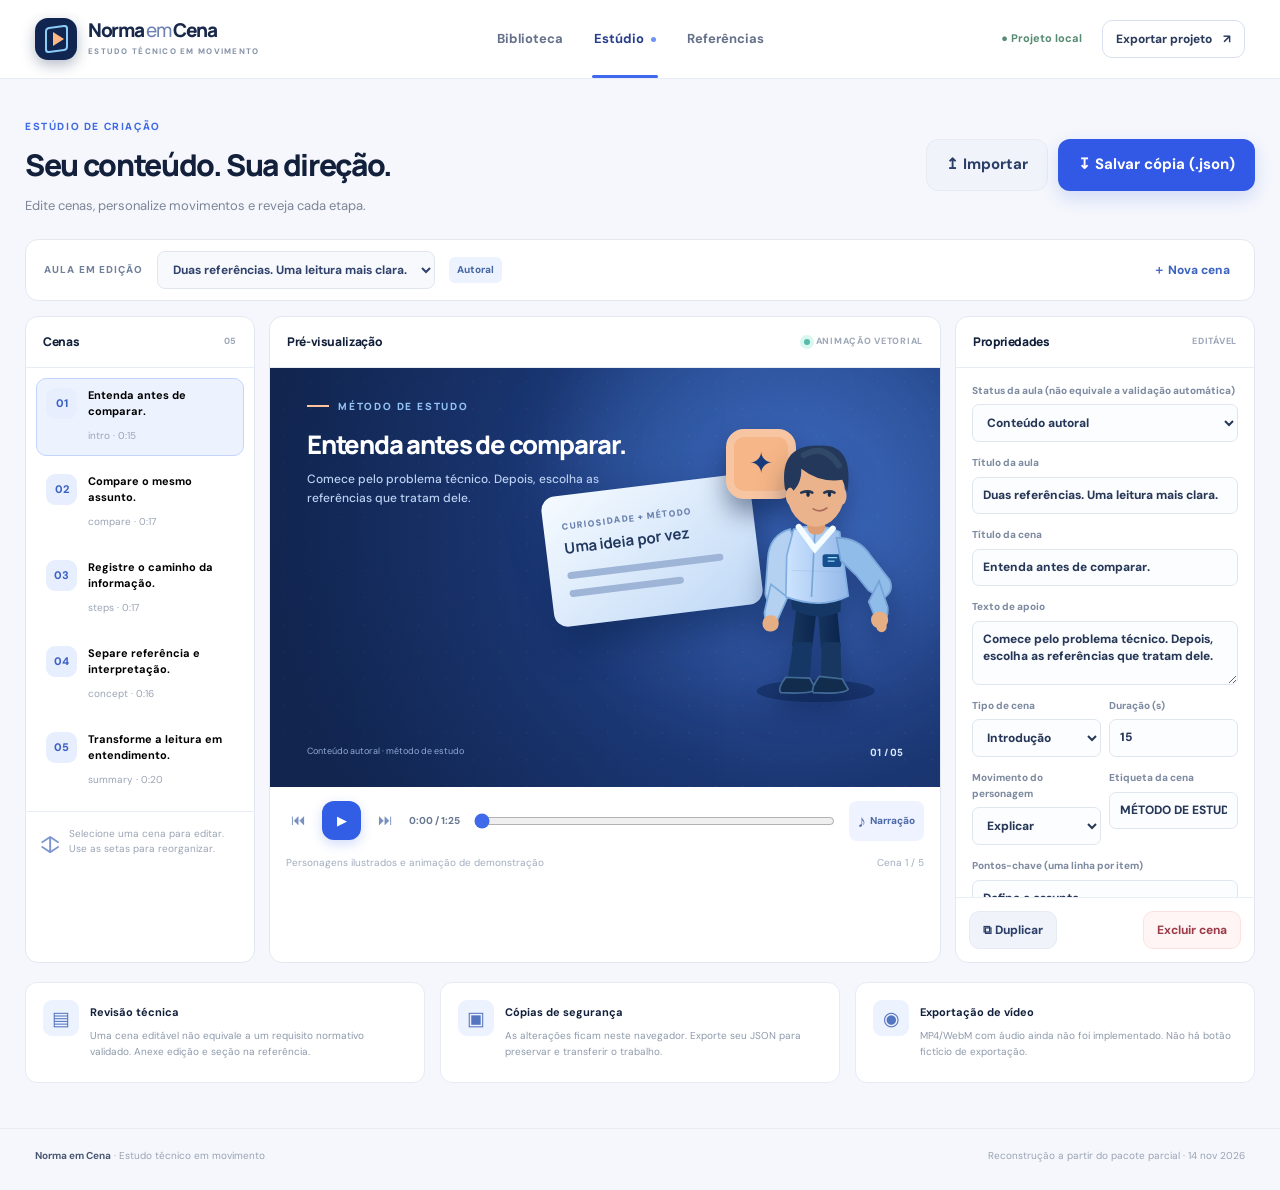
==== studio.html @ 1c598dde "Adiciona atalho direto para o estúdio no site" ====
<!doctype html>
<html lang="pt-BR">
<head>
<meta charset="utf-8">
<meta name="viewport" content="width=device-width, initial-scale=1">
<title>Abrir Estúdio — Norma em Cena</title>
<meta http-equiv="refresh" content="0;url=./index.html#studio">
<script>location.replace('./index.html#studio');</script>
</head>
<body style="font:16px system-ui;background:#f6f8fc;color:#172a4a;padding:36px">
<p>Redirecionando para o Estúdio de Criação…</p>
<p><a href="./index.html#studio">Abrir o estúdio</a></p>
</body>
</html>
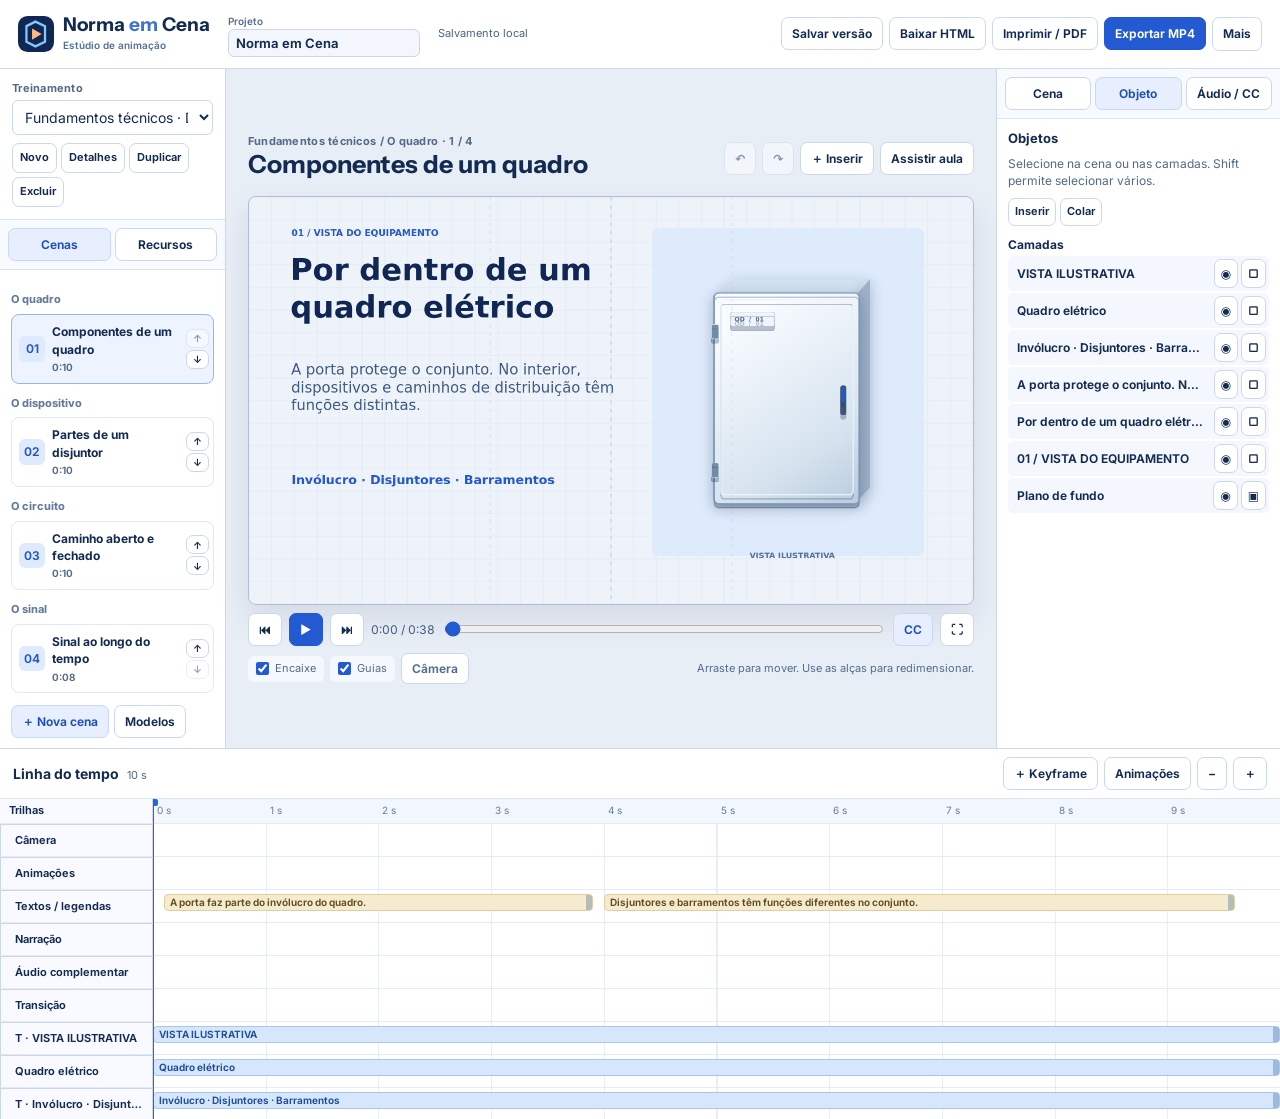
==== commit e74357d7: "Transforma o estúdio em editor visual de animação técnica" ====
--- a/studio.html
+++ b/studio.html
@@ -1,14 +1,124 @@
 <!doctype html>
 <html lang="pt-BR">
 <head>
-<meta charset="utf-8">
-<meta name="viewport" content="width=device-width, initial-scale=1">
-<title>Abrir Estúdio — Norma em Cena</title>
-<meta http-equiv="refresh" content="0;url=./index.html#studio">
-<script>location.replace('./index.html#studio');</script>
+  <meta charset="utf-8">
+  <meta name="viewport" content="width=device-width, initial-scale=1, viewport-fit=cover">
+  <meta name="theme-color" content="#f1f5fb">
+  <title>Estúdio — Norma em Cena</title>
+  <link rel="icon" href="./assets/favicon.svg" type="image/svg+xml">
+  <link rel="stylesheet" href="./estudio.css">
 </head>
-<body style="font:16px system-ui;background:#f6f8fc;color:#172a4a;padding:36px">
-<p>Redirecionando para o Estúdio de Criação…</p>
-<p><a href="./index.html#studio">Abrir o estúdio</a></p>
+<body>
+  <header class="masthead">
+    <a class="wordmark" href="./index.html"><img src="./assets/favicon.svg" alt=""><span>Norma <i>em</i> Cena<small>Estúdio de animação</small></span></a>
+    <label class="project-name"><span>Projeto</span><input id="project-name" maxlength="140" aria-label="Nome do projeto"></label>
+    <button id="viewer-close" data-action="edit-mode" hidden>Editar projeto</button>
+    <span id="save-state" class="save-state" role="status">Carregando…</span>
+    <div class="exports edit-only">
+      <button data-action="save" title="Criar versão de recuperação">Salvar versão</button>
+      <button data-action="html">Baixar HTML</button>
+      <button data-action="print">Imprimir / PDF</button>
+      <button class="primary" data-action="mp4">Exportar MP4</button>
+      <details class="export-more">
+        <summary>Mais</summary>
+        <div class="export-pop">
+          <button data-action="json">Salvar projeto editável</button>
+          <button data-action="import">Importar projeto JSON</button>
+          <button data-action="png">Capturar cena PNG</button>
+          <button data-action="srt">Exportar legendas SRT</button>
+          <button data-action="versions">Histórico de versões</button>
+          <button data-action="conversion">Conversão de vídeo</button>
+        </div>
+      </details>
+    </div>
+  </header>
+
+  <main id="workspace" class="workspace" aria-busy="true">
+    <aside class="shelf edit-only" aria-label="Biblioteca de produção">
+      <div class="side-section">
+        <label class="control-label" for="lesson-select">Treinamento</label>
+        <select id="lesson-select"></select>
+        <div class="row wrap minor-actions">
+          <button data-action="new-lesson">Novo</button><button data-action="lesson-info">Detalhes</button>
+          <button data-action="dup-lesson">Duplicar</button><button data-action="del-lesson">Excluir</button>
+        </div>
+      </div>
+      <div class="side-section library-tabs" role="group" aria-label="Tipo de biblioteca">
+        <button data-action="tab" data-value="scenes" aria-pressed="true">Cenas</button>
+        <button data-action="tab" data-value="assets" aria-pressed="false">Recursos</button>
+      </div>
+      <section id="scenes-tab" class="shelf-content" aria-label="Cenas">
+        <div id="scenes"></div>
+        <div class="shelf-actions">
+          <button data-action="new-scene" class="soft">＋ Nova cena</button>
+          <button data-action="templates">Modelos</button>
+        </div>
+      </section>
+      <section id="assets-tab" class="shelf-content" aria-label="Recursos" hidden>
+        <input type="search" id="asset-search" placeholder="Buscar equipamento, forma…" aria-label="Buscar recursos">
+        <div id="assets"></div>
+      </section>
+    </aside>
+
+    <section class="stage-panel" aria-label="Visualizador">
+      <div class="stage-head">
+        <div><p id="stage-meta" class="meta"></p><h1 id="stage-title">Estúdio</h1></div>
+        <div class="row wrap edit-only">
+          <button data-action="undo" title="Desfazer (Ctrl+Z)" aria-label="Desfazer">↶</button>
+          <button data-action="redo" title="Refazer (Ctrl+Shift+Z)" aria-label="Refazer">↷</button>
+          <button data-action="insert">＋ Inserir</button>
+          <button data-action="viewer">Assistir aula</button>
+        </div>
+      </div>
+      <div id="theater" class="theater">
+        <div class="canvas-frame"><canvas id="stage" width="1280" height="720" aria-label="Cena para edição visual" tabindex="0"></canvas></div>
+        <div class="transport">
+          <button data-action="previous" aria-label="Cena anterior" title="Cena anterior">⏮&#xFE0E;</button>
+          <button id="play" data-action="play" class="primary" aria-label="Reproduzir" title="Reproduzir (Espaço)">▶&#xFE0E;</button>
+          <button data-action="next" aria-label="Próxima cena" title="Próxima cena">⏭&#xFE0E;</button>
+          <output id="clock">0:00 / 0:00</output>
+          <input id="seek" type="range" min="0" value="0" step=".01" aria-label="Posição da reprodução">
+          <button data-action="caption" aria-label="Mostrar legendas" title="Legendas" aria-pressed="true">CC</button>
+          <button data-action="fullscreen" title="Tela cheia" aria-label="Tela cheia">⛶</button>
+        </div>
+      </div>
+      <div id="present-scenes" class="present-scenes" hidden></div>
+      <div class="canvas-tools edit-only">
+        <div class="row wrap">
+          <label><input id="snap" type="checkbox" checked> Encaixe</label>
+          <label><input id="guides" type="checkbox" checked> Guias</label>
+          <button data-action="camera">Câmera</button>
+        </div>
+        <span id="stage-help">Arraste para mover. Use as alças para redimensionar.</span>
+      </div>
+    </section>
+
+    <aside class="inspector edit-only" aria-label="Propriedades">
+      <div class="inspector-tabs" role="group" aria-label="Tipo de propriedade">
+        <button data-action="inspector" data-value="scene" aria-pressed="false">Cena</button>
+        <button data-action="inspector" data-value="object" aria-pressed="true">Objeto</button>
+        <button data-action="inspector" data-value="sound" aria-pressed="false">Áudio / CC</button>
+      </div>
+      <div id="properties" class="properties"></div>
+    </aside>
+
+    <section class="timeline edit-only" aria-label="Linha do tempo">
+      <div class="timeline-bar">
+        <div><h2>Linha do tempo</h2><span id="timeline-context"></span></div>
+        <div class="row wrap">
+          <button data-action="key">＋ Keyframe</button><button data-action="motion">Animações</button>
+          <button data-action="zoom-out" aria-label="Afastar linha do tempo">−</button>
+          <button data-action="zoom-in" aria-label="Aproximar linha do tempo">＋</button>
+        </div>
+      </div>
+      <div id="timeline-scroll" class="timeline-scroll"><div id="tracks"></div></div>
+    </section>
+  </main>
+
+  <dialog id="dialog"><div id="dialog-inner"></div></dialog>
+  <div id="notice" class="notice" role="status" hidden></div>
+  <input id="picker" type="file" hidden>
+  <noscript>Ative o JavaScript para usar o estúdio.</noscript>
+  <script type="module" src="./js/estudio/editor.js"></script>
 </body>
 </html>
--- a/estudio.css
+++ b/estudio.css
@@ -0,0 +1,16 @@
+@import url('https://fonts.googleapis.com/css2?family=Instrument+Sans:wght@400;500;600;700&family=Inter:wght@400;500;600;700;800&display=swap');
+:root{color-scheme:light;--ink:#132b50;--muted:#526a86;--blue:#2359d1;--line:#dbe4f0;--field:#f5f8fd;--white:#fff;--stage:#e8eef6;--r:9px;font:14px/1.45 Inter,system-ui,sans-serif;background:#edf2f8;color:var(--ink)}
+*{box-sizing:border-box}body{margin:0}button,select,input,textarea,summary{font:inherit;color:inherit}button,summary{cursor:pointer}button{border:1px solid #cbd8e9;border-radius:7px;background:#fff;min-height:33px;padding:6px 10px;font-size:12px;font-weight:650;white-space:nowrap}button:hover:not(:disabled){background:#eaf2ff;border-color:#84a8e4}button:disabled{cursor:default;opacity:.45}button[aria-pressed=true],.soft{background:#e7effe;color:#1c4eb9;border-color:#c7d9f7}button.primary{background:#2359d1;color:#fff;border-color:#2359d1}button.primary:hover:not(:disabled){background:#1545b2;color:#fff}button.danger{color:#ac3042}a{color:#245bcc;text-underline-offset:3px}button:focus-visible,input:focus-visible,select:focus-visible,textarea:focus-visible,summary:focus-visible,canvas:focus-visible,a:focus-visible{outline:3px solid #528bfc;outline-offset:2px}input,select,textarea{min-width:0;max-width:100%;border:1px solid #c9d7e7;border-radius:6px;background:#fff;padding:7px 8px}input:not([type=checkbox]):not([type=range]),select,textarea{width:100%}textarea{resize:vertical;min-height:70px}input[type=range],input[type=checkbox]{accent-color:var(--blue)}input[type=color]{min-height:35px;padding:3px}input[type=checkbox]{margin:0 3px 0 0;vertical-align:middle}label{min-width:0}output{white-space:nowrap}
+[hidden]{display:none!important}.row{display:flex;align-items:center;gap:6px}.wrap{flex-wrap:wrap}.stack{display:grid;gap:10px}.meta,.control-label{font-size:11px;line-height:1.3;color:var(--muted);font-weight:700;letter-spacing:.025em}.control-label{display:block;margin-bottom:5px}.masthead{display:flex;align-items:center;gap:18px;min-height:69px;padding:9px 18px;background:#fff;border-bottom:1px solid #cedbeb;position:relative;z-index:5}.wordmark{display:flex;align-items:center;gap:9px;text-decoration:none;white-space:nowrap;color:var(--ink);font:700 19px/1.1 'Instrument Sans',system-ui,sans-serif}.wordmark img{width:36px;height:36px}.wordmark i{color:#4272cd;font-style:normal}.wordmark small,.project-name span{display:block;color:#536f92;font:600 10px/1.5 Inter,system-ui,sans-serif;margin-top:3px}.project-name{width:clamp(110px,15vw,250px)}.project-name input{background:#f3f7fd;padding:4px 7px;font-size:13px;font-weight:650}.save-state{font-size:11px;color:#496683;flex:1;min-width:80px}.exports{display:flex;align-items:center;gap:6px}.export-more{position:relative}.export-more summary{list-style:none;background:#fff;border:1px solid #cbd8e9;padding:7px 10px;border-radius:7px;font-size:12px;font-weight:650}.export-more summary::-webkit-details-marker{display:none}.export-pop{position:absolute;top:calc(100% + 5px);right:0;min-width:210px;background:#fff;border:1px solid var(--line);padding:7px;border-radius:9px;box-shadow:0 8px 28px #10254619;display:grid;gap:4px}.export-pop button{text-align:left;border-color:transparent}
+.workspace{display:grid;grid-template-columns:225px minmax(300px,1fr) 283px;grid-template-rows:minmax(470px,auto) minmax(240px,auto);max-width:2100px;margin:auto;min-height:calc(100vh - 70px);gap:1px;background:#ccd8e8}.shelf,.inspector,.timeline{background:#fff;min-width:0}.shelf,.inspector{display:flex;flex-direction:column;overflow:hidden}.side-section{padding:12px;border-bottom:1px solid var(--line)}.minor-actions{margin-top:8px;gap:4px}.minor-actions button{padding:4px 7px;font-size:11px;min-height:30px}.library-tabs,.inspector-tabs{display:flex;gap:4px;padding:8px;background:#f7faff;border-bottom:1px solid var(--line)}.library-tabs button,.inspector-tabs button{flex:1}.shelf-content,.properties{min-height:0;overflow:auto;scrollbar-width:thin;padding:10px 11px}.shelf-actions{display:flex;gap:5px;margin-top:12px}.chapter-name{margin:12px 0 6px;color:#637b99;font-size:11px;font-weight:750}.scene-card{display:grid;grid-template-columns:1fr auto;gap:2px;align-items:center;padding:3px 4px;margin-bottom:5px;border:1px solid #e1e9f3;border-radius:8px;background:#fff}.scene-card.selected{border-color:#94b5f1;background:#edf4ff}.scene-card>button{border:0;background:transparent;display:flex;align-items:center;text-align:left;gap:7px;padding:5px 3px;white-space:normal}.scene-card .scene-index{font-size:12px;color:#2359bf;background:#dfeafe;border-radius:6px;min-width:26px;padding:4px;text-align:center}.scene-card strong{font-size:12px;line-height:1.25}.scene-card small{display:block;font-size:10px;color:var(--muted);margin-top:2px}.reorder{display:grid;gap:2px}.reorder button{min-height:19px;width:23px;padding:0;font-size:10px}
+#assets{display:grid;gap:6px;margin-top:10px}.asset{display:flex;align-items:center;gap:9px;text-align:left;white-space:normal;padding:7px;background:#fafdff}.asset .asset-icon{background:#e3edfd;color:#265bc7;border-radius:6px;width:24px;height:24px;display:grid;place-items:center;flex:none}.asset span:last-child{line-height:1.15}.asset small{display:block;color:#647c9a;font-weight:500;font-size:10px;margin-top:3px}
+.stage-panel{display:flex;flex-direction:column;min-width:0;background:var(--stage);padding:0 clamp(10px,1.7vw,22px) 12px;justify-content:center}.stage-head{display:flex;justify-content:space-between;align-items:center;gap:8px;padding:13px 0;min-width:0}.stage-head h1{font:700 clamp(16px,2vw,25px)/1.12 'Instrument Sans',system-ui,sans-serif;margin:2px 0 5px}.stage-head .meta{margin:0}.theater{min-width:0;width:100%;max-width:calc(max(335px,100svh - 285px) * 16 / 9);margin:0 auto}.canvas-frame{aspect-ratio:16/9;background:#d8e5f4;border:1px solid #aebfd7;box-shadow:0 14px 32px #10254a18;overflow:hidden;border-radius:8px}.canvas-frame canvas{display:block;width:100%;height:100%;touch-action:none}.transport{display:flex;align-items:center;gap:7px;margin-top:8px;flex-wrap:wrap}.transport button{min-width:34px}.transport input{flex:1;min-width:62px;padding:0}.transport output{color:#425c7b;font-size:12px;font-variant-numeric:tabular-nums}.canvas-tools{display:flex;justify-content:space-between;align-items:center;gap:8px;margin-top:7px;font-size:11px;color:#526d8d;flex-wrap:wrap}.canvas-tools label{background:#f5f8fd;padding:5px 8px;border-radius:6px}.canvas-tools button{min-height:28px}.theater:fullscreen,.theater.fullscreen-fallback{background:#101c2c;padding:14px;display:flex;flex-direction:column;align-items:center;justify-content:center;max-width:none;gap:9px}.theater.fullscreen-fallback{position:fixed;inset:0;z-index:30}.theater:fullscreen .canvas-frame,.theater.fullscreen-fallback .canvas-frame{width:min(100%,calc((100dvh - 82px) * 16 / 9));border-radius:0}.theater:fullscreen .transport,.theater.fullscreen-fallback .transport{width:min(100%,950px)}.theater:fullscreen output,.theater.fullscreen-fallback output{color:white}
+.properties h2{font-size:13px;margin:0 0 7px}.properties h3{font-size:12px;margin:10px 0 3px}.properties p{font-size:12px;color:var(--muted);margin:5px 0}.properties details{padding:8px 0;border-top:1px solid var(--line);margin-top:9px}.properties summary{font-weight:700;font-size:12px}.form-grid{display:grid;grid-template-columns:repeat(2,minmax(0,1fr));gap:7px}.form-grid .wide{grid-column:1/-1}.properties input,.properties select,.properties textarea{font-size:12px}.property-actions{display:flex;gap:4px;flex-wrap:wrap;margin:8px 0}.property-actions button{min-height:28px;padding:3px 6px;font-size:11px}.layer-row{display:flex;align-items:center;gap:3px;padding:3px;border-radius:5px;margin:2px 0;background:#f4f8fe}.layer-row.selected{background:#d9e8ff}.layer-row button:first-child{flex:1;min-width:0;overflow:hidden;text-overflow:ellipsis;text-align:left;background:transparent;border:0}.layer-row button{min-height:29px;padding:4px 6px}.mini-card{border:1px solid var(--line);border-radius:7px;padding:7px;margin:7px 0}
+.timeline{grid-column:1/-1;min-height:235px}.timeline-bar{display:flex;justify-content:space-between;align-items:center;gap:8px;padding:8px 13px;border-bottom:1px solid var(--line)}.timeline-bar h2{display:inline;font-size:14px;margin:0 8px 0 0}.timeline-bar span{font-size:11px;color:var(--muted)}.timeline-scroll{overflow:auto;max-height:320px;scrollbar-width:thin}.tracks{--label-width:153px;display:grid;position:relative;grid-template-columns:var(--label-width) minmax(430px,1fr);width:max(100%,var(--duration-width));isolation:isolate}.track-label{position:sticky;left:0;z-index:2;overflow:hidden;text-overflow:ellipsis;white-space:nowrap;min-width:0;border-bottom:1px solid #e3ebf6;border-right:1px solid #cbd9eb;background:#f8faff;padding:4px 9px;font-size:11px;font-weight:650;text-align:left;border-radius:0}.track-label[data-action]{cursor:pointer;padding-left:14px}.track-label.is-selected{color:var(--blue);background:#eaf2ff}.lane{min-height:27px;position:relative;border-bottom:1px solid #e3ebf6;background:repeating-linear-gradient(90deg,#e8eef7 0 1px,transparent 1px var(--tick),#f9fbfd var(--tick));touch-action:none;cursor:crosshair}.ruler{min-height:25px;background:#f2f6fd}.ruler span{position:absolute;top:4px;white-space:nowrap;color:#657e9c;font-size:10px;padding-left:4px}.playhead{position:absolute;top:0;bottom:0;left:var(--cursor);width:1px;background:#2964de;pointer-events:none;z-index:1}.playhead::before{content:'';display:block;background:#2964de;width:8px;height:7px;margin-left:-3px;border-radius:2px}
+.lane .clip,.lane .keyframe{position:absolute;z-index:1;padding:0 5px;font-size:10px;min-height:17px;top:4px;border-radius:4px;overflow:hidden;max-width:100%;touch-action:none}.lane .clip{background:#d6e6fc;border-color:#a9c6ed;color:#1e4d95;cursor:grab;text-align:left;white-space:nowrap}.lane .clip[data-track=voice]{background:#cce8e8;border-color:#9bc7ca;color:#1c5663}.lane .clip[data-track=audio]{background:#e1e2fb;border-color:#bcc1e8}.lane .clip[data-track=caption]{background:#f7ebcf;border-color:#e1ce9c;color:#5e501f}.lane .clip[data-track=transition]{background:#e7e1ed;border-color:#cdbbd7;color:#594168}.lane .clip span{pointer-events:none}.lane .clip .clip-handle{position:absolute;right:0;top:0;height:100%;width:6px;background:#325f9955;pointer-events:auto;cursor:ew-resize}.lane .keyframe{transform:translate(-50%,-50%) rotate(45deg);top:50%;width:10px;height:10px;min-height:0;padding:0;border-radius:1px;background:#2862d2;border-color:#1642a0;cursor:ew-resize}.lane .keyframe:hover{background:#063a99!important}
+dialog{border:1px solid #c6d6e9;border-radius:14px;padding:0;color:var(--ink);width:min(480px,calc(100% - 24px));max-height:85dvh;box-shadow:0 18px 70px #142c4e42}dialog::backdrop{background:#152f5280}#dialog-inner{padding:17px 20px 20px}#dialog-inner h2{font-size:19px;margin:0 0 9px}#dialog-inner h3{font-size:14px;margin:8px 0}#dialog-inner p{color:var(--muted);font-size:13px;margin:8px 0}#dialog-inner small{color:var(--muted)}#dialog-inner progress{width:100%;accent-color:var(--blue)}#dialog-inner code{display:block;white-space:pre-wrap;overflow-wrap:anywhere;background:#eff4fb;padding:8px;border-radius:5px;font-size:11px}.dialog-head{display:flex;justify-content:space-between;align-items:start;gap:8px}.dialog-actions{display:flex;justify-content:flex-end;gap:8px;margin-top:14px}.notice{position:fixed;z-index:35;right:15px;bottom:15px;max-width:min(430px,calc(100vw - 30px));color:#fff;background:#183768;padding:11px 14px;border-radius:9px;box-shadow:0 6px 25px #142c4e45;font-weight:600}
+body.viewer{background:#edf3fc}.viewer .edit-only,.viewer .project-name,.viewer .save-state{display:none}.viewer .masthead{justify-content:space-between}.viewer .workspace{display:block;background:none;min-height:0;width:min(100%,1120px);padding:clamp(10px,3vw,24px)}.viewer .stage-panel{padding:0;background:transparent}.viewer .stage-head h1{font-size:clamp(21px,4vw,36px)}.present-scenes{display:flex;gap:6px;flex-wrap:wrap;margin-top:12px}.present-scenes button{white-space:normal;text-align:left}
+@media(min-width:1450px){.workspace{grid-template-columns:248px minmax(300px,1fr) 306px}}
+@media(max-width:1080px){.masthead{gap:9px;padding:8px 10px}.project-name{width:135px}.exports{gap:4px}.workspace{grid-template-columns:172px minmax(240px,1fr) 228px}.stage-head>.row button{padding:5px 7px}.stage-help{display:none}}
+@media(max-width:810px){.masthead{flex-wrap:wrap}.exports{width:100%;flex-wrap:wrap}.save-state{text-align:right}.workspace{grid-template-columns:minmax(150px,1fr) minmax(185px,1.3fr);grid-template-rows:auto auto auto}.stage-panel{grid-column:1/-1;grid-row:1;padding-bottom:12px}.shelf,.inspector{max-height:440px}.shelf{grid-column:1}.inspector{grid-column:2}.timeline{grid-row:3}.masthead button,.transport button,.present-scenes button{min-height:40px}.project-name input{min-height:32px}.stage-head>.row{justify-content:flex-end}.stage-head>.row button{min-height:32px}.tracks{--label-width:114px}}
+@media(max-width:430px){.masthead{gap:6px}.wordmark{font-size:16px}.wordmark img{width:31px;height:31px}.save-state{font-size:10px;min-width:55px}.project-name{width:117px}.exports button{font-size:11px;padding:4px 7px;min-height:34px}.transport{gap:5px}.transport button{min-width:29px;padding:4px 7px}.transport output{font-size:10px}.timeline-bar>div:first-child{min-width:90px}.timeline-bar button{padding:4px 5px;font-size:11px}}
